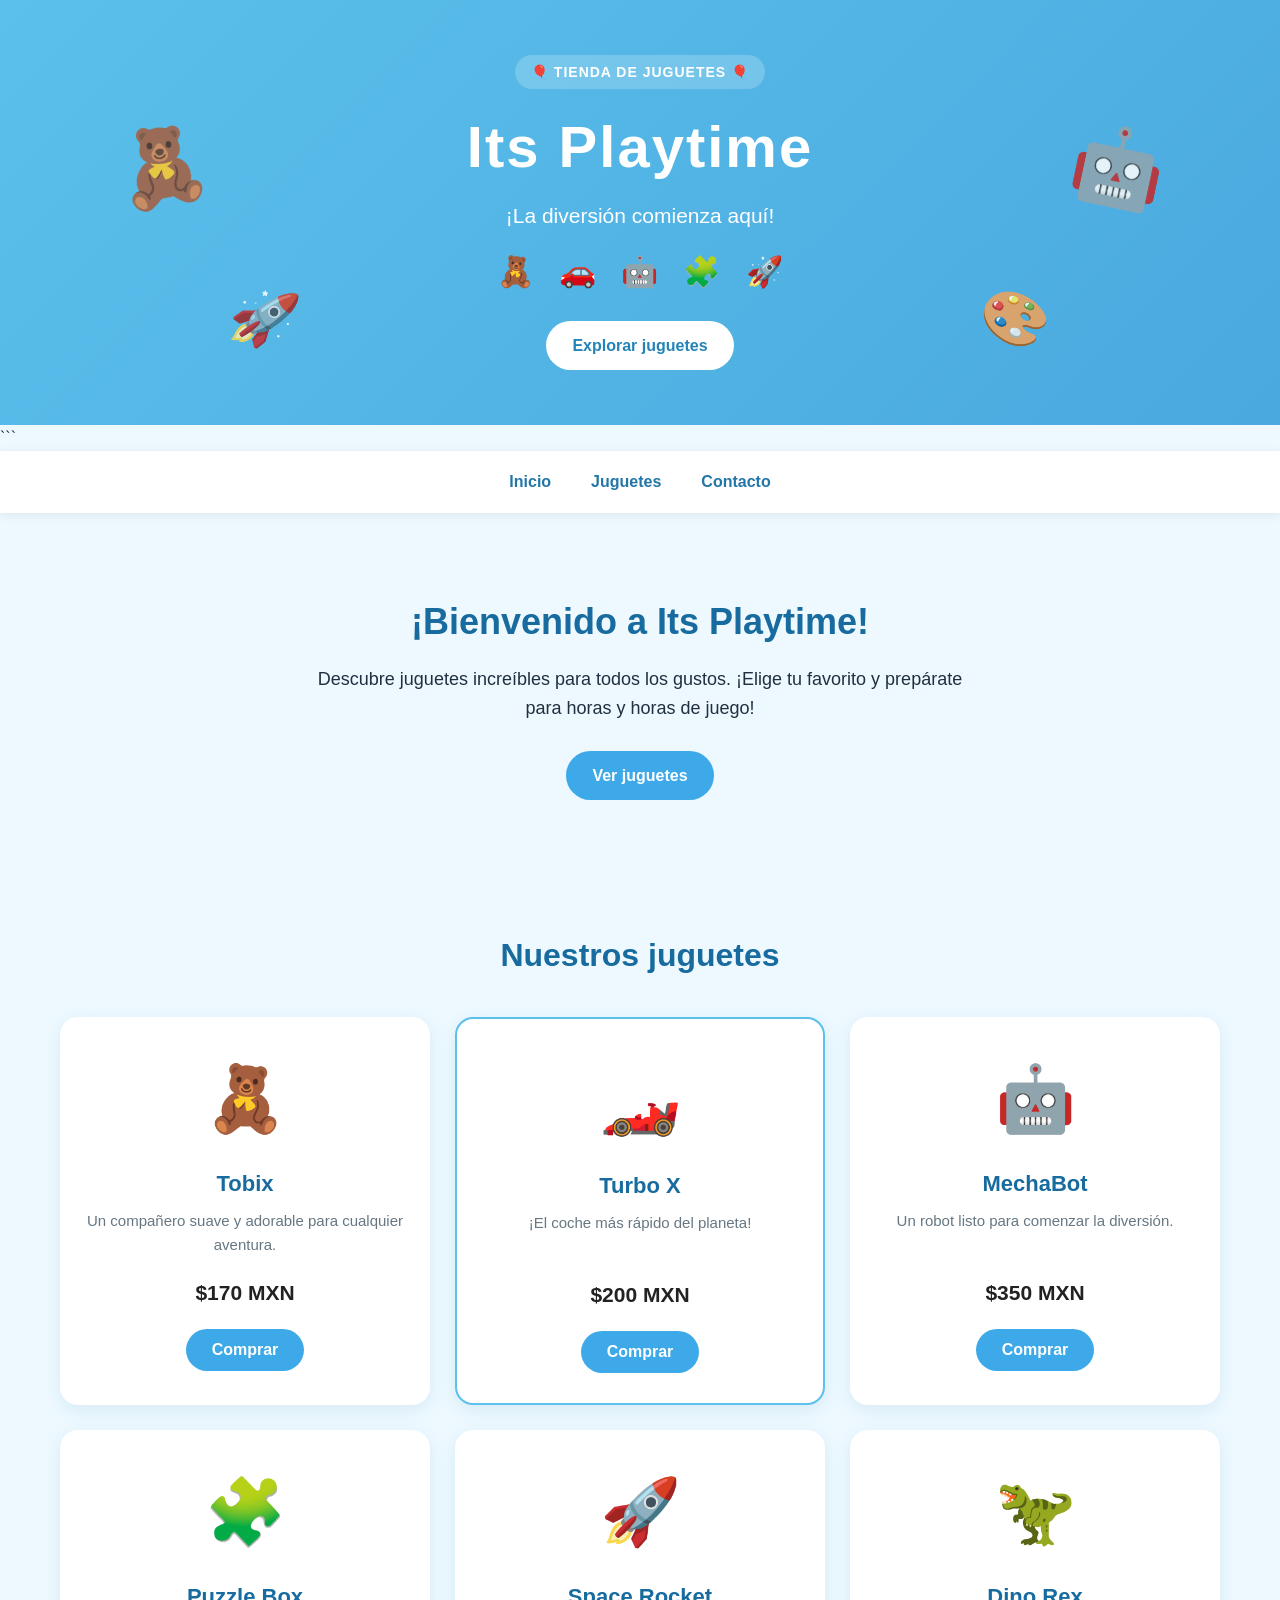
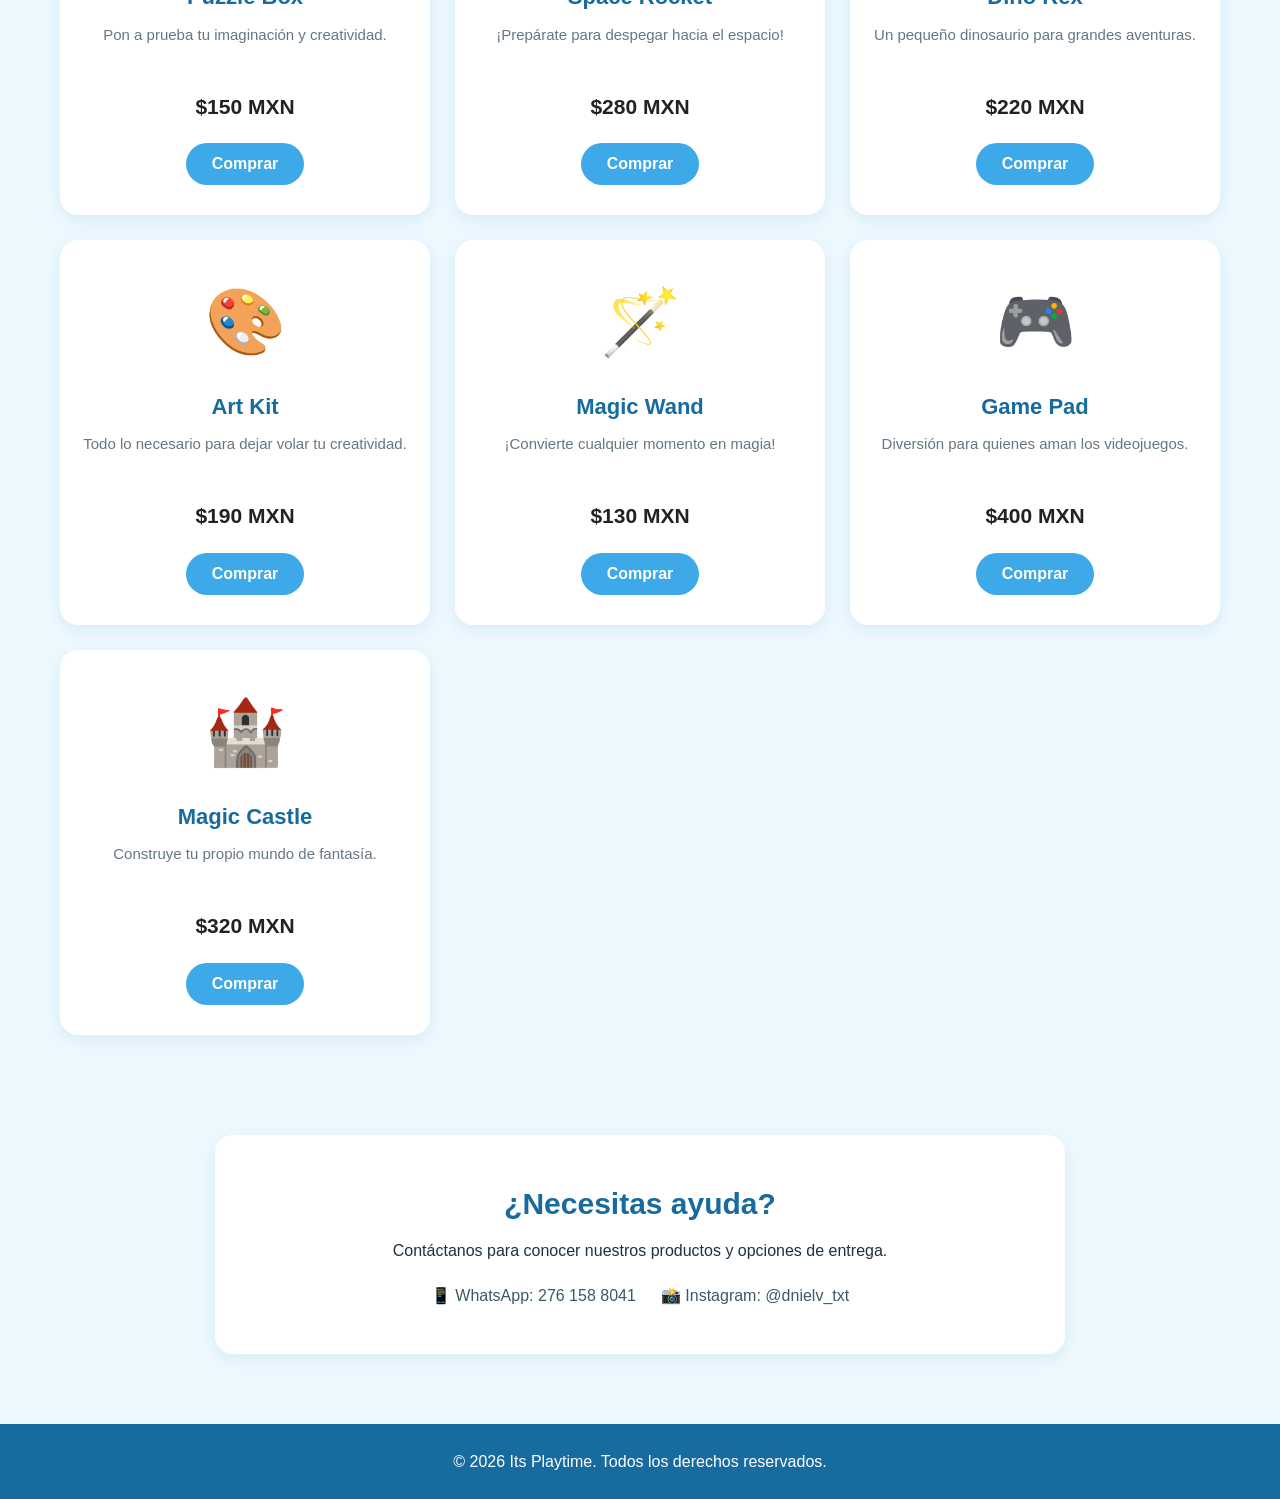
==== index.html @ 9891e993 "Rename idex.html to index.html" ====
<!DOCTYPE Its playtime>
<html lang="es">
<head>
    <meta charset="UTF-8">
    <meta name="viewport" content="width=device-width, initial-scale=1.0">
    <meta name="description" content="Its Playtime - Tu tienda de juguetes favorita.">
    <title>Its Playtime</title>
    <link rel="stylesheet" href="style.css">
</head>

<body>

    <!-- Encabezado -->
<header class="encabezado">

    <div class="decoracion izquierda">🧸</div>
    <div class="decoracion izquierda-2">🚀</div>

    <div class="contenido-encabezado">
        <span class="etiqueta">🎈 TIENDA DE JUGUETES 🎈</span>

        <h1>Its Playtime</h1>

        <p>¡La diversión comienza aquí!</p>

        <div class="mini-juguetes">
            🧸 &nbsp; 🚗 &nbsp; 🤖 &nbsp; 🧩 &nbsp; 🚀
        </div>

        <a class="boton boton-encabezado" href="#juguetes">
            Explorar juguetes
        </a>
    </div>

    <div class="decoracion derecha">🤖</div>
    <div class="decoracion derecha-2">🎨</div>

</header>
```


    <!-- Menú -->
    <nav class="navegacion">
        <a href="#inicio">Inicio</a>
        <a href="#juguetes">Juguetes</a>
        <a href="#contacto">Contacto</a>
    </nav>

    <main>

        <!-- Bienvenida -->
        <section id="inicio" class="bienvenida">
            <h2>¡Bienvenido a Its Playtime!</h2>
            <p>
                Descubre juguetes increíbles para todos los gustos.
                ¡Elige tu favorito y prepárate para horas y horas de juego!
            </p>

            <a class="boton" href="#juguetes">Ver juguetes</a>
        </section>

        <!-- Productos -->
        <section id="juguetes" class="seccion-juguetes">
            <h2>Nuestros juguetes</h2>

            <div class="productos">

                <article class="producto">
                    <div class="emoji">🧸</div>
                    <h3>Tobix</h3>
                    <p class="descripcion">Un compañero suave y adorable para cualquier aventura.</p>
                    <p class="precio">$170 MXN</p>
                    <button type="button">Comprar</button>
                </article>

                <article class="producto destacado">
                    <div class="emoji">🏎️</div>
                    <h3>Turbo X</h3>
                    <p class="descripcion">¡El coche más rápido del planeta!</p>
                    <p class="precio">$200 MXN</p>
                    <button type="button">Comprar</button>
                </article>

                <article class="producto">
                    <div class="emoji">🤖</div>
                    <h3>MechaBot</h3>
                    <p class="descripcion">Un robot listo para comenzar la diversión.</p>
                    <p class="precio">$350 MXN</p>
                    <button type="button">Comprar</button>
                </article>

                <article class="producto">
                    <div class="emoji">🧩</div>
                    <h3>Puzzle Box</h3>
                    <p class="descripcion">Pon a prueba tu imaginación y creatividad.</p>
                    <p class="precio">$150 MXN</p>
                    <button type="button">Comprar</button>
                </article>

                <article class="producto">
                    <div class="emoji">🚀</div>
                    <h3>Space Rocket</h3>
                    <p class="descripcion">¡Prepárate para despegar hacia el espacio!</p>
                    <p class="precio">$280 MXN</p>
                    <button type="button">Comprar</button>
                </article>

                <article class="producto">
                    <div class="emoji">🦖</div>
                    <h3>Dino Rex</h3>
                    <p class="descripcion">Un pequeño dinosaurio para grandes aventuras.</p>
                    <p class="precio">$220 MXN</p>
                    <button type="button">Comprar</button>
                </article>

                <article class="producto">
                    <div class="emoji">🎨</div>
                    <h3>Art Kit</h3>
                    <p class="descripcion">Todo lo necesario para dejar volar tu creatividad.</p>
                    <p class="precio">$190 MXN</p>
                    <button type="button">Comprar</button>
                </article>

                <article class="producto">
                    <div class="emoji">🪄</div>
                    <h3>Magic Wand</h3>
                    <p class="descripcion">¡Convierte cualquier momento en magia!</p>
                    <p class="precio">$130 MXN</p>
                    <button type="button">Comprar</button>
                </article>

                <article class="producto">
                    <div class="emoji">🎮</div>
                    <h3>Game Pad</h3>
                    <p class="descripcion">Diversión para quienes aman los videojuegos.</p>
                    <p class="precio">$400 MXN</p>
                    <button type="button">Comprar</button>
                </article>

                <article class="producto">
                    <div class="emoji">🏰</div>
                    <h3>Magic Castle</h3>
                    <p class="descripcion">Construye tu propio mundo de fantasía.</p>
                    <p class="precio">$320 MXN</p>
                    <button type="button">Comprar</button>
                </article>

            </div>
        </section>

        <!-- Contacto -->
        <section id="contacto" class="contacto">
            <h2>¿Necesitas ayuda?</h2>
            <p>Contáctanos para conocer nuestros productos y opciones de entrega.</p>

            <div class="datos-contacto">
                <p>📱 WhatsApp: 276 158 8041</p>
                <p>📸 Instagram: @dnielv_txt</p>
            </div>
        </section>

    </main>

    <!-- Pie de página -->
    <footer class="pie">
        <p>&copy; 2026 Its Playtime. Todos los derechos reservados.</p>
    </footer>

</body>
</html>
---- style.css ----
* {
    margin: 0;
    padding: 0;
    box-sizing: border-box;
}

html {
    scroll-behavior: smooth;
}

body {
    font-family: Arial, Helvetica, sans-serif;
    background-color: #eef9ff;
    color: #203040;
    line-height: 1.6;
}

/* Encabezado */
.encabezado {
    text-align: center;
    padding: 55px 20px;
    background: linear-gradient(135deg, #5bc0eb, #4aa9df);
    color: white;
}

.encabezado h1 {
    font-size: 48px;
    margin-bottom: 8px;
    letter-spacing: 1px;
}

.encabezado p {
    font-size: 19px;
}

/* Navegación */
.navegacion {
    display: flex;
    justify-content: center;
    align-items: center;
    gap: 40px;
    padding: 18px 20px;
    background-color: white;
    box-shadow: 0 2px 10px rgba(0, 0, 0, 0.08);
    position: sticky;
    top: 0;
    z-index: 10;
}

.navegacion a {
    text-decoration: none;
    color: #2376a8;
    font-weight: bold;
    transition: color 0.2s ease;
}

.navegacion a:hover {
    color: #155579;
}

/* Bienvenida */
.bienvenida {
    max-width: 1000px;
    margin: auto;
    padding: 80px 20px;
    text-align: center;
}

.bienvenida h2 {
    font-size: 36px;
    color: #176b9e;
    margin-bottom: 15px;
}

.bienvenida p {
    max-width: 650px;
    margin: 0 auto 28px;
    font-size: 18px;
}

/* Botones */
.boton,
button {
    display: inline-block;
    border: none;
    padding: 12px 26px;
    border-radius: 25px;
    background-color: #3da9e9;
    color: white;
    font-size: 16px;
    font-family: inherit;
    font-weight: bold;
    text-decoration: none;
    cursor: pointer;
    transition: 0.2s ease;
}

.boton:hover,
button:hover {
    background-color: #258bc8;
    transform: translateY(-2px);
}

/* Productos */
.seccion-juguetes {
    max-width: 1200px;
    margin: auto;
    padding: 50px 20px 80px;
    text-align: center;
}

.seccion-juguetes h2 {
    font-size: 32px;
    color: #176b9e;
    margin-bottom: 35px;
}

.productos {
    display: grid;
    grid-template-columns: repeat(3, 1fr);
    gap: 25px;
}

/* Tarjetas */
.producto {
    padding: 30px 22px;
    background-color: white;
    border-radius: 18px;
    box-shadow: 0 5px 18px rgba(42, 129, 174, 0.12);
    transition: transform 0.2s ease, box-shadow 0.2s ease;
}

.producto:hover {
    transform: translateY(-6px);
    box-shadow: 0 10px 25px rgba(42, 129, 174, 0.2);
}

.producto.destacado {
    border: 2px solid #5bc0eb;
}

.emoji {
    font-size: 65px;
    margin-bottom: 15px;
}

.producto h3 {
    color: #176b9e;
    font-size: 22px;
    margin-bottom: 8px;
}

.descripcion {
    min-height: 52px;
    color: #667782;
    font-size: 15px;
    margin-bottom: 15px;
}

.precio {
    color: #222;
    font-size: 21px;
    font-weight: bold;
    margin-bottom: 20px;
}

/* Contacto */
.contacto {
    max-width: 850px;
    margin: 20px auto 70px;
    padding: 45px 25px;
    background-color: white;
    border-radius: 18px;
    text-align: center;
    box-shadow: 0 5px 18px rgba(42, 129, 174, 0.12);
}

.contacto h2 {
    color: #176b9e;
    font-size: 30px;
    margin-bottom: 10px;
}

.contacto > p {
    margin-bottom: 20px;
}

.datos-contacto {
    display: flex;
    justify-content: center;
    gap: 25px;
    flex-wrap: wrap;
    color: #3c5968;
}

/* Pie de página */
.pie {
    padding: 25px 20px;
    background-color: #176b9e;
    color: white;
    text-align: center;
}

/* Diseño para celulares */
@media (max-width: 850px) {
    .productos {
        grid-template-columns: repeat(2, 1fr);
    }
}

@media (max-width: 600px) {
    .encabezado h1 {
        font-size: 36px;
    }

    .navegacion {
        gap: 20px;
    }

    .productos {
        grid-template-columns: 1fr;
    }

    .bienvenida h2 {
        font-size: 28px;
    }

    .datos-contacto {
        flex-direction: column;
        gap: 8px;
    }
}

/* Encabezado decorado */
.encabezado {
    position: relative;
    overflow: hidden;
    min-height: 390px;
    display: flex;
    justify-content: center;
    align-items: center;
}

.contenido-encabezado {
    position: relative;
    z-index: 2;
    text-align: center;
}

.etiqueta {
    display: inline-block;
    margin-bottom: 12px;
    padding: 6px 16px;
    border-radius: 20px;
    background-color: rgba(255, 255, 255, 0.2);
    font-size: 14px;
    font-weight: bold;
    letter-spacing: 1px;
}

.contenido-encabezado h1 {
    font-size: 58px;
    margin-bottom: 5px;
    letter-spacing: 2px;
}

.contenido-encabezado p {
    font-size: 21px;
    margin-bottom: 15px;
}

.mini-juguetes {
    font-size: 30px;
    margin-bottom: 25px;
}

.boton-encabezado {
    background-color: white;
    color: #2384b8;
}

.boton-encabezado:hover {
    background-color: #e8f8ff;
    color: #176b9e;
}

/* Juguetes decorativos */
.decoracion {
    position: absolute;
    z-index: 1;
    font-size: 75px;
    opacity: 0.85;
    animation: flotar 3s ease-in-out infinite;
}

.izquierda {
    left: 9%;
    top: 25%;
    transform: rotate(-12deg);
}

.izquierda-2 {
    left: 18%;
    bottom: 15%;
    font-size: 55px;
    transform: rotate(10deg);
    animation-delay: 0.5s;
}

.derecha {
    right: 9%;
    top: 25%;
    transform: rotate(12deg);
    animation-delay: 1s;
}

.derecha-2 {
    right: 18%;
    bottom: 15%;
    font-size: 55px;
    transform: rotate(-10deg);
    animation-delay: 1.5s;
}

/* Animación */
@keyframes flotar {
    0%, 100% {
        transform: translateY(0) rotate(-8deg);
    }

    50% {
        transform: translateY(-10px) rotate(8deg);
    }
}

/* Ajustes para celular */
@media (max-width: 600px) {

    .encabezado {
        min-height: 420px;
    }

    .contenido-encabezado h1 {
        font-size: 42px;
    }

    .contenido-encabezado p {
        font-size: 18px;
    }

    .decoracion {
        font-size: 45px;
    }

    .izquierda {
        left: 4%;
        top: 15%;
    }

    .izquierda-2 {
        left: 8%;
        bottom: 8%;
    }

    .derecha {
        right: 4%;
        top: 15%;
    }

    .derecha-2 {
        right: 8%;
        bottom: 8%;
    }
}
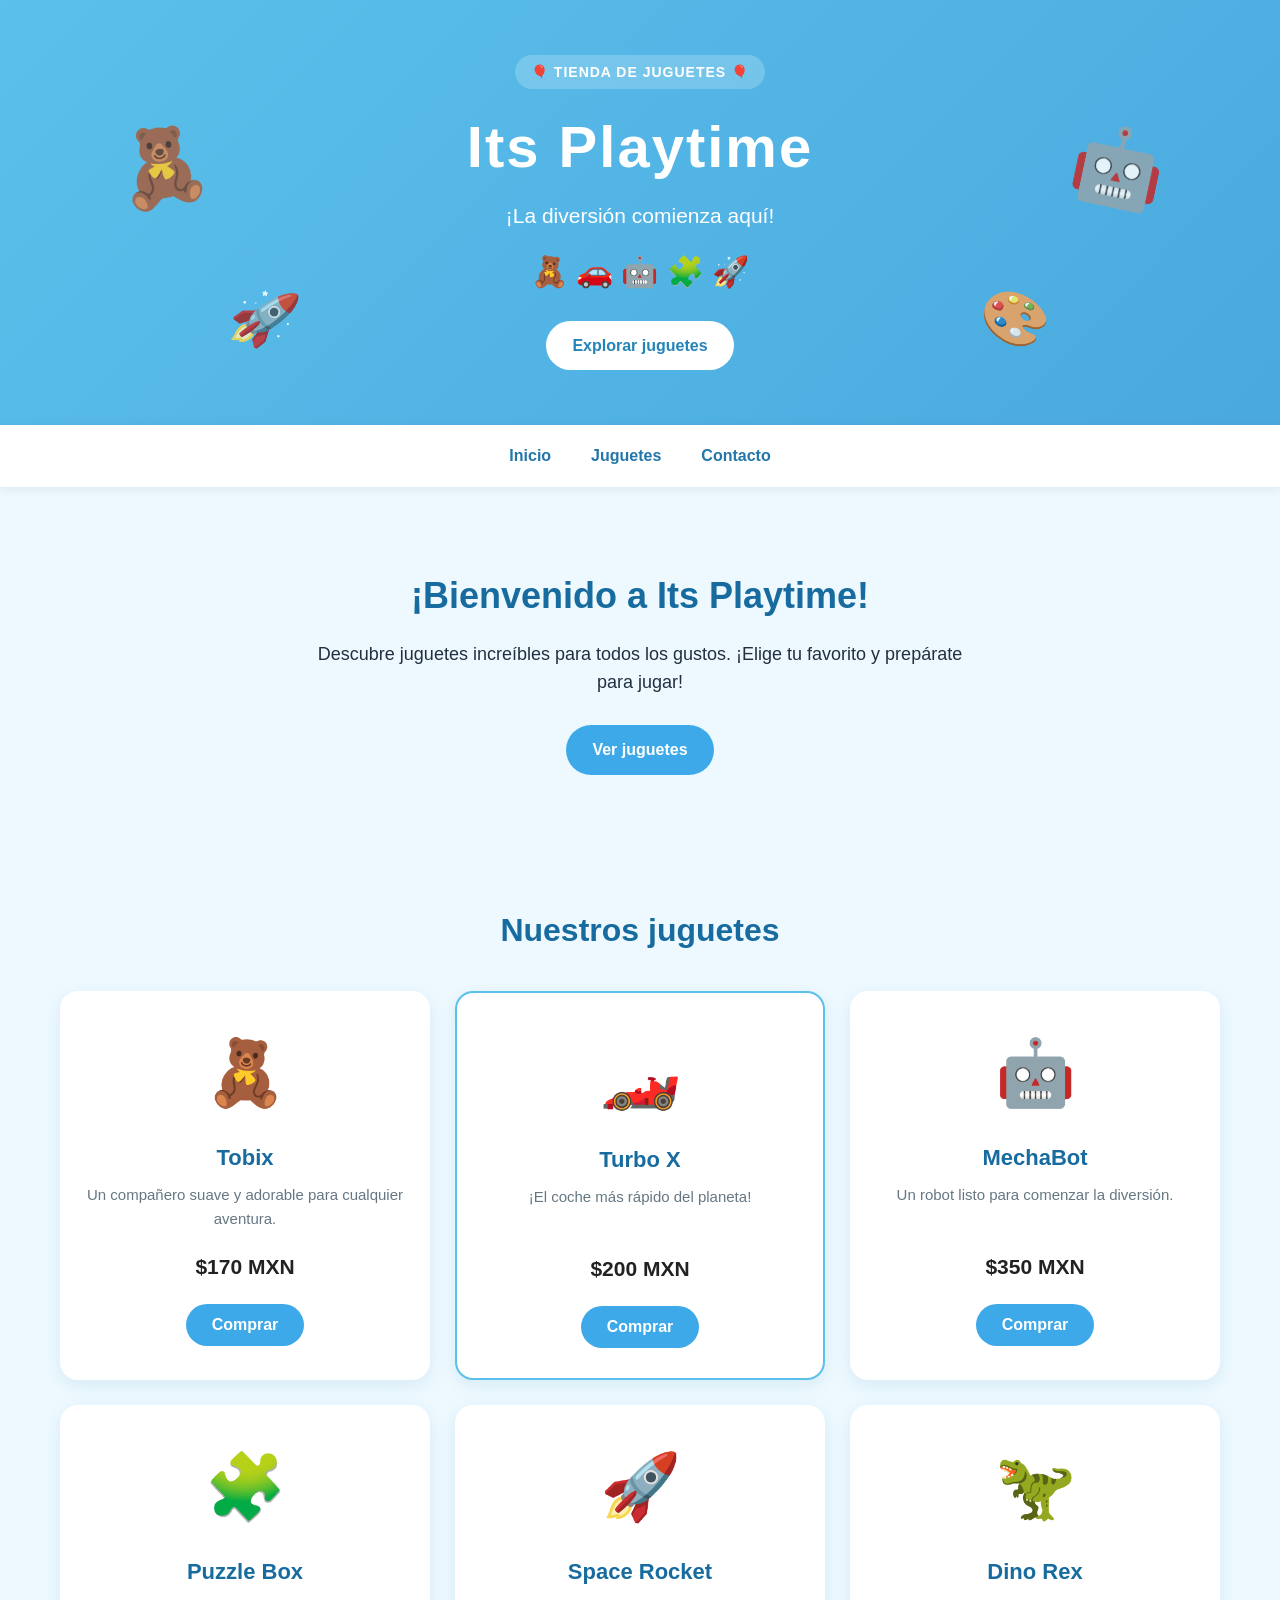
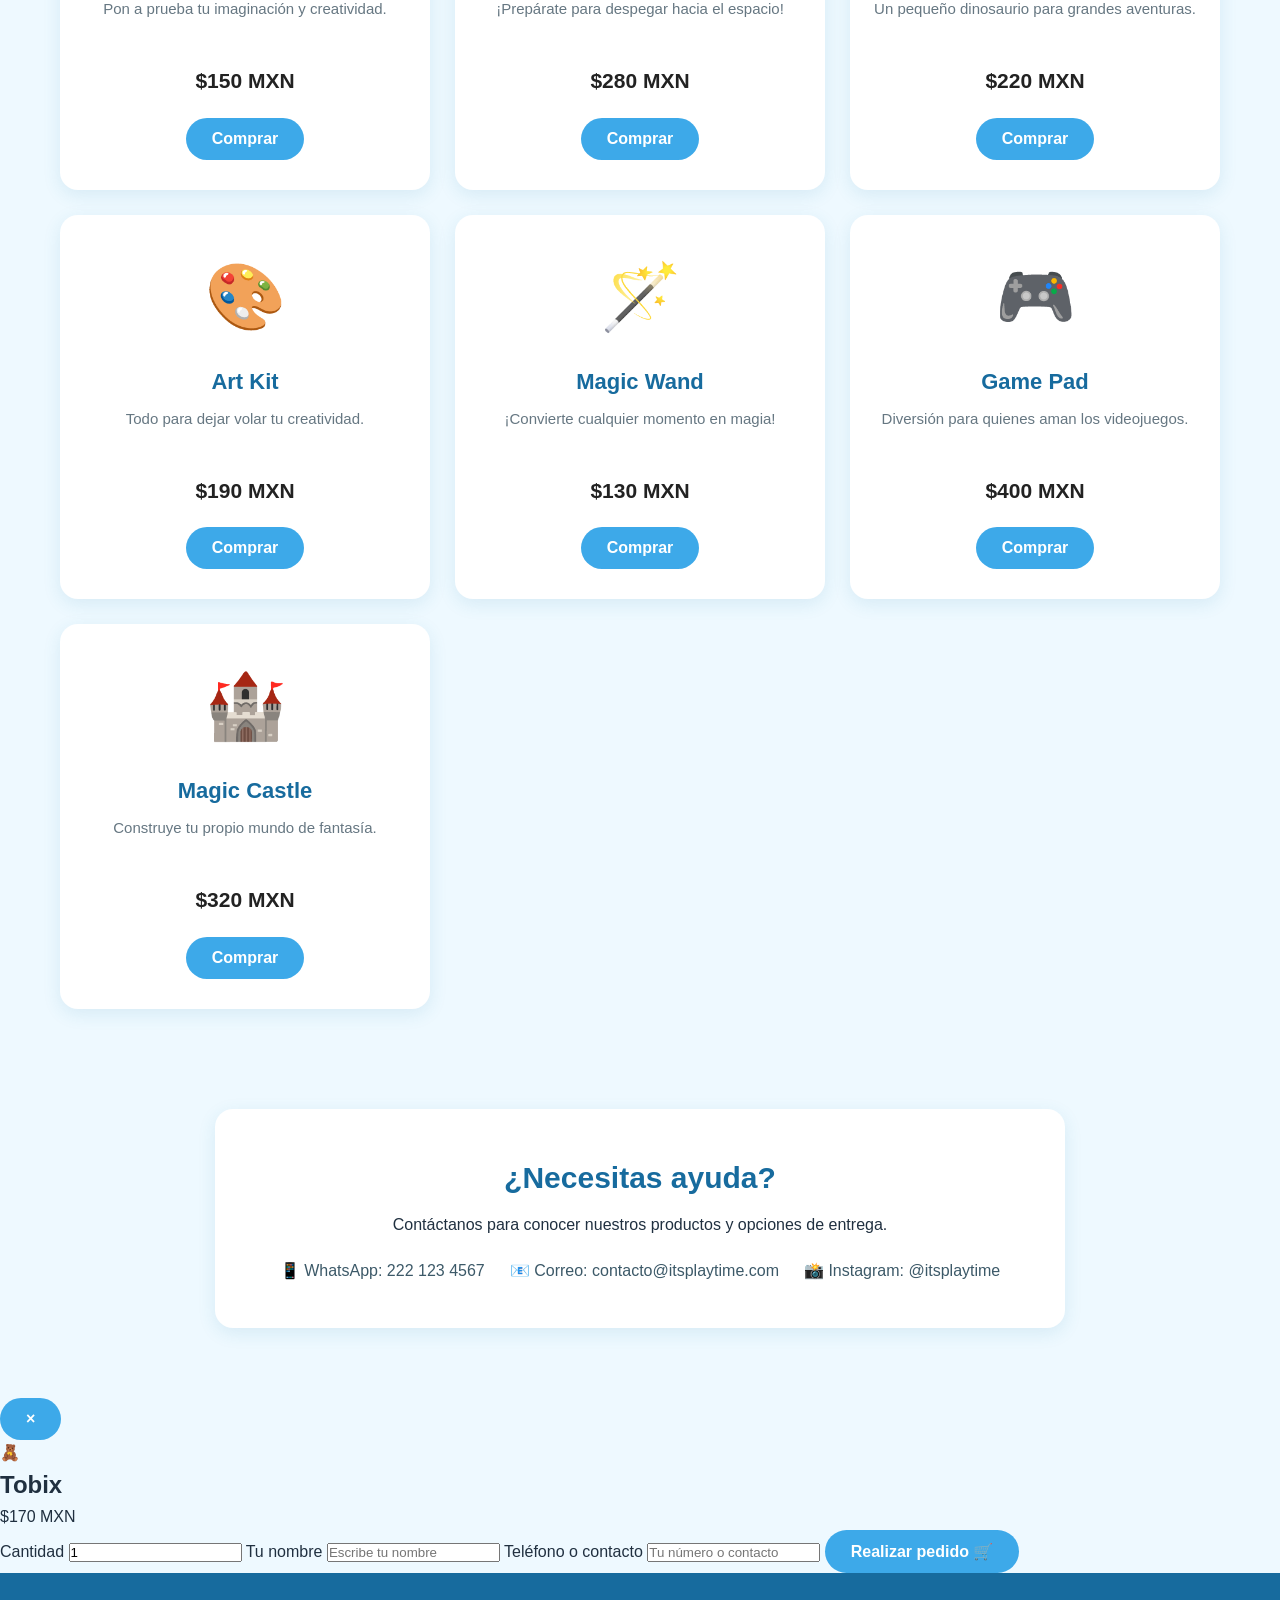
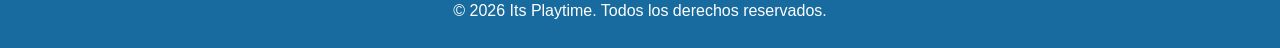
==== commit c7e17160: "Update index.html" ====
--- a/index.html
+++ b/index.html
@@ -1,4 +1,4 @@
-<!DOCTYPE Its playtime>
+<!DOCTYPE html>
 <html lang="es">
 <head>
     <meta charset="UTF-8">
@@ -10,161 +10,428 @@
 
 <body>
 
-    <!-- Encabezado -->
-<header class="encabezado">
-
-    <div class="decoracion izquierda">🧸</div>
-    <div class="decoracion izquierda-2">🚀</div>
-
-    <div class="contenido-encabezado">
-        <span class="etiqueta">🎈 TIENDA DE JUGUETES 🎈</span>
-
-        <h1>Its Playtime</h1>
-
-        <p>¡La diversión comienza aquí!</p>
-
-        <div class="mini-juguetes">
-            🧸 &nbsp; 🚗 &nbsp; 🤖 &nbsp; 🧩 &nbsp; 🚀
+    <!-- ENCABEZADO -->
+    <header class="encabezado">
+
+        <div class="decoracion izquierda">🧸</div>
+        <div class="decoracion izquierda-2">🚀</div>
+
+        <div class="contenido-encabezado">
+            <span class="etiqueta">🎈 TIENDA DE JUGUETES 🎈</span>
+
+            <h1>Its Playtime</h1>
+
+            <p>¡La diversión comienza aquí!</p>
+
+            <div class="mini-juguetes">
+                🧸 🚗 🤖 🧩 🚀
+            </div>
+
+            <a class="boton boton-encabezado" href="#juguetes">
+                Explorar juguetes
+            </a>
         </div>
 
-        <a class="boton boton-encabezado" href="#juguetes">
-            Explorar juguetes
-        </a>
-    </div>
-
-    <div class="decoracion derecha">🤖</div>
-    <div class="decoracion derecha-2">🎨</div>
-
-</header>
-```
-
-
-    <!-- Menú -->
+        <div class="decoracion derecha">🤖</div>
+        <div class="decoracion derecha-2">🎨</div>
+
+    </header>
+
+
+    <!-- MENÚ -->
     <nav class="navegacion">
         <a href="#inicio">Inicio</a>
         <a href="#juguetes">Juguetes</a>
         <a href="#contacto">Contacto</a>
     </nav>
 
+
     <main>
 
-        <!-- Bienvenida -->
+        <!-- BIENVENIDA -->
         <section id="inicio" class="bienvenida">
             <h2>¡Bienvenido a Its Playtime!</h2>
+
             <p>
                 Descubre juguetes increíbles para todos los gustos.
-                ¡Elige tu favorito y prepárate para horas y horas de juego!
+                ¡Elige tu favorito y prepárate para jugar!
             </p>
 
-            <a class="boton" href="#juguetes">Ver juguetes</a>
+            <a class="boton" href="#juguetes">
+                Ver juguetes
+            </a>
         </section>
 
-        <!-- Productos -->
+
+        <!-- PRODUCTOS -->
         <section id="juguetes" class="seccion-juguetes">
+
             <h2>Nuestros juguetes</h2>
 
             <div class="productos">
 
-                <article class="producto">
+                <article class="producto"
+                    onclick="abrirCompra('Tobix', 170, '🧸')">
+
                     <div class="emoji">🧸</div>
                     <h3>Tobix</h3>
-                    <p class="descripcion">Un compañero suave y adorable para cualquier aventura.</p>
+
+                    <p class="descripcion">
+                        Un compañero suave y adorable para cualquier aventura.
+                    </p>
+
                     <p class="precio">$170 MXN</p>
-                    <button type="button">Comprar</button>
-                </article>
-
-                <article class="producto destacado">
+
+                    <button type="button">
+                        Comprar
+                    </button>
+
+                </article>
+
+
+                <article class="producto destacado"
+                    onclick="abrirCompra('Turbo X', 200, '🏎️')">
+
                     <div class="emoji">🏎️</div>
                     <h3>Turbo X</h3>
-                    <p class="descripcion">¡El coche más rápido del planeta!</p>
+
+                    <p class="descripcion">
+                        ¡El coche más rápido del planeta!
+                    </p>
+
                     <p class="precio">$200 MXN</p>
-                    <button type="button">Comprar</button>
-                </article>
-
-                <article class="producto">
+
+                    <button type="button">
+                        Comprar
+                    </button>
+
+                </article>
+
+
+                <article class="producto"
+                    onclick="abrirCompra('MechaBot', 350, '🤖')">
+
                     <div class="emoji">🤖</div>
                     <h3>MechaBot</h3>
-                    <p class="descripcion">Un robot listo para comenzar la diversión.</p>
+
+                    <p class="descripcion">
+                        Un robot listo para comenzar la diversión.
+                    </p>
+
                     <p class="precio">$350 MXN</p>
-                    <button type="button">Comprar</button>
-                </article>
-
-                <article class="producto">
+
+                    <button type="button">
+                        Comprar
+                    </button>
+
+                </article>
+
+
+                <article class="producto"
+                    onclick="abrirCompra('Puzzle Box', 150, '🧩')">
+
                     <div class="emoji">🧩</div>
                     <h3>Puzzle Box</h3>
-                    <p class="descripcion">Pon a prueba tu imaginación y creatividad.</p>
+
+                    <p class="descripcion">
+                        Pon a prueba tu imaginación y creatividad.
+                    </p>
+
                     <p class="precio">$150 MXN</p>
-                    <button type="button">Comprar</button>
-                </article>
-
-                <article class="producto">
+
+                    <button type="button">
+                        Comprar
+                    </button>
+
+                </article>
+
+
+                <article class="producto"
+                    onclick="abrirCompra('Space Rocket', 280, '🚀')">
+
                     <div class="emoji">🚀</div>
                     <h3>Space Rocket</h3>
-                    <p class="descripcion">¡Prepárate para despegar hacia el espacio!</p>
+
+                    <p class="descripcion">
+                        ¡Prepárate para despegar hacia el espacio!
+                    </p>
+
                     <p class="precio">$280 MXN</p>
-                    <button type="button">Comprar</button>
-                </article>
-
-                <article class="producto">
+
+                    <button type="button">
+                        Comprar
+                    </button>
+
+                </article>
+
+
+                <article class="producto"
+                    onclick="abrirCompra('Dino Rex', 220, '🦖')">
+
                     <div class="emoji">🦖</div>
                     <h3>Dino Rex</h3>
-                    <p class="descripcion">Un pequeño dinosaurio para grandes aventuras.</p>
+
+                    <p class="descripcion">
+                        Un pequeño dinosaurio para grandes aventuras.
+                    </p>
+
                     <p class="precio">$220 MXN</p>
-                    <button type="button">Comprar</button>
-                </article>
-
-                <article class="producto">
+
+                    <button type="button">
+                        Comprar
+                    </button>
+
+                </article>
+
+
+                <article class="producto"
+                    onclick="abrirCompra('Art Kit', 190, '🎨')">
+
                     <div class="emoji">🎨</div>
                     <h3>Art Kit</h3>
-                    <p class="descripcion">Todo lo necesario para dejar volar tu creatividad.</p>
+
+                    <p class="descripcion">
+                        Todo para dejar volar tu creatividad.
+                    </p>
+
                     <p class="precio">$190 MXN</p>
-                    <button type="button">Comprar</button>
-                </article>
-
-                <article class="producto">
+
+                    <button type="button">
+                        Comprar
+                    </button>
+
+                </article>
+
+
+                <article class="producto"
+                    onclick="abrirCompra('Magic Wand', 130, '🪄')">
+
                     <div class="emoji">🪄</div>
                     <h3>Magic Wand</h3>
-                    <p class="descripcion">¡Convierte cualquier momento en magia!</p>
+
+                    <p class="descripcion">
+                        ¡Convierte cualquier momento en magia!
+                    </p>
+
                     <p class="precio">$130 MXN</p>
-                    <button type="button">Comprar</button>
-                </article>
-
-                <article class="producto">
+
+                    <button type="button">
+                        Comprar
+                    </button>
+
+                </article>
+
+
+                <article class="producto"
+                    onclick="abrirCompra('Game Pad', 400, '🎮')">
+
                     <div class="emoji">🎮</div>
                     <h3>Game Pad</h3>
-                    <p class="descripcion">Diversión para quienes aman los videojuegos.</p>
+
+                    <p class="descripcion">
+                        Diversión para quienes aman los videojuegos.
+                    </p>
+
                     <p class="precio">$400 MXN</p>
-                    <button type="button">Comprar</button>
-                </article>
-
-                <article class="producto">
+
+                    <button type="button">
+                        Comprar
+                    </button>
+
+                </article>
+
+
+                <article class="producto"
+                    onclick="abrirCompra('Magic Castle', 320, '🏰')">
+
                     <div class="emoji">🏰</div>
                     <h3>Magic Castle</h3>
-                    <p class="descripcion">Construye tu propio mundo de fantasía.</p>
+
+                    <p class="descripcion">
+                        Construye tu propio mundo de fantasía.
+                    </p>
+
                     <p class="precio">$320 MXN</p>
-                    <button type="button">Comprar</button>
+
+                    <button type="button">
+                        Comprar
+                    </button>
+
                 </article>
 
             </div>
         </section>
 
-        <!-- Contacto -->
+
+        <!-- CONTACTO -->
         <section id="contacto" class="contacto">
+
             <h2>¿Necesitas ayuda?</h2>
-            <p>Contáctanos para conocer nuestros productos y opciones de entrega.</p>
+
+            <p>
+                Contáctanos para conocer nuestros productos
+                y opciones de entrega.
+            </p>
 
             <div class="datos-contacto">
-                <p>📱 WhatsApp: 276 158 8041</p>
-                <p>📸 Instagram: @dnielv_txt</p>
+                <p>📱 WhatsApp: 222 123 4567</p>
+                <p>📧 Correo: contacto@itsplaytime.com</p>
+                <p>📸 Instagram: @itsplaytime</p>
             </div>
+
         </section>
 
     </main>
 
-    <!-- Pie de página -->
+
+    <!-- VENTANA DE COMPRA -->
+    <div id="ventanaCompra" class="modal">
+
+        <div class="ventana">
+
+            <button class="cerrar" onclick="cerrarCompra()">
+                ×
+            </button>
+
+            <div id="productoEmoji" class="emoji-modal">
+                🧸
+            </div>
+
+            <h2 id="productoNombre">
+                Tobix
+            </h2>
+
+            <p id="productoPrecio" class="precio-modal">
+                $170 MXN
+            </p>
+
+            <form onsubmit="realizarPedido(event)">
+
+                <label for="cantidad">
+                    Cantidad
+                </label>
+
+                <input
+                    type="number"
+                    id="cantidad"
+                    min="1"
+                    value="1"
+                    required
+                >
+
+                <label for="nombre">
+                    Tu nombre
+                </label>
+
+                <input
+                    type="text"
+                    id="nombre"
+                    placeholder="Escribe tu nombre"
+                    required
+                >
+
+                <label for="contactoCliente">
+                    Teléfono o contacto
+                </label>
+
+                <input
+                    type="text"
+                    id="contactoCliente"
+                    placeholder="Tu número o contacto"
+                    required
+                >
+
+                <button class="boton-comprar" type="submit">
+                    Realizar pedido 🛒
+                </button>
+
+            </form>
+
+        </div>
+
+    </div>
+
+
+    <!-- PIE DE PÁGINA -->
     <footer class="pie">
-        <p>&copy; 2026 Its Playtime. Todos los derechos reservados.</p>
+        <p>
+            &copy; 2026 Its Playtime. Todos los derechos reservados.
+        </p>
     </footer>
+
+
+    <!-- JAVASCRIPT -->
+    <script>
+
+        let productoSeleccionado = "";
+        let precioSeleccionado = 0;
+
+        function abrirCompra(nombre, precio, emoji) {
+
+            productoSeleccionado = nombre;
+            precioSeleccionado = precio;
+
+            document.getElementById("productoNombre").textContent = nombre;
+
+            document.getElementById("productoPrecio").textContent =
+                "$" + precio + " MXN";
+
+            document.getElementById("productoEmoji").textContent = emoji;
+
+            document.getElementById("ventanaCompra").classList.add("mostrar");
+        }
+
+
+        function cerrarCompra() {
+
+            document.getElementById("ventanaCompra")
+                .classList.remove("mostrar");
+
+        }
+
+
+        function realizarPedido(event) {
+
+            event.preventDefault();
+
+            const cantidad =
+                document.getElementById("cantidad").value;
+
+            const nombre =
+                document.getElementById("nombre").value;
+
+            const contacto =
+                document.getElementById("contactoCliente").value;
+
+            const total =
+                precioSeleccionado * cantidad;
+
+            alert(
+                "¡Pedido realizado! 🎉\n\n" +
+                "Producto: " + productoSeleccionado + "\n" +
+                "Cantidad: " + cantidad + "\n" +
+                "Total: $" + total + " MXN\n\n" +
+                "Cliente: " + nombre + "\n" +
+                "Contacto: " + contacto
+            );
+
+            cerrarCompra();
+
+        }
+
+
+        window.onclick = function(event) {
+
+            const ventana =
+                document.getElementById("ventanaCompra");
+
+            if (event.target === ventana) {
+                cerrarCompra();
+            }
+
+        };
+
+    </script>
 
 </body>
 </html>
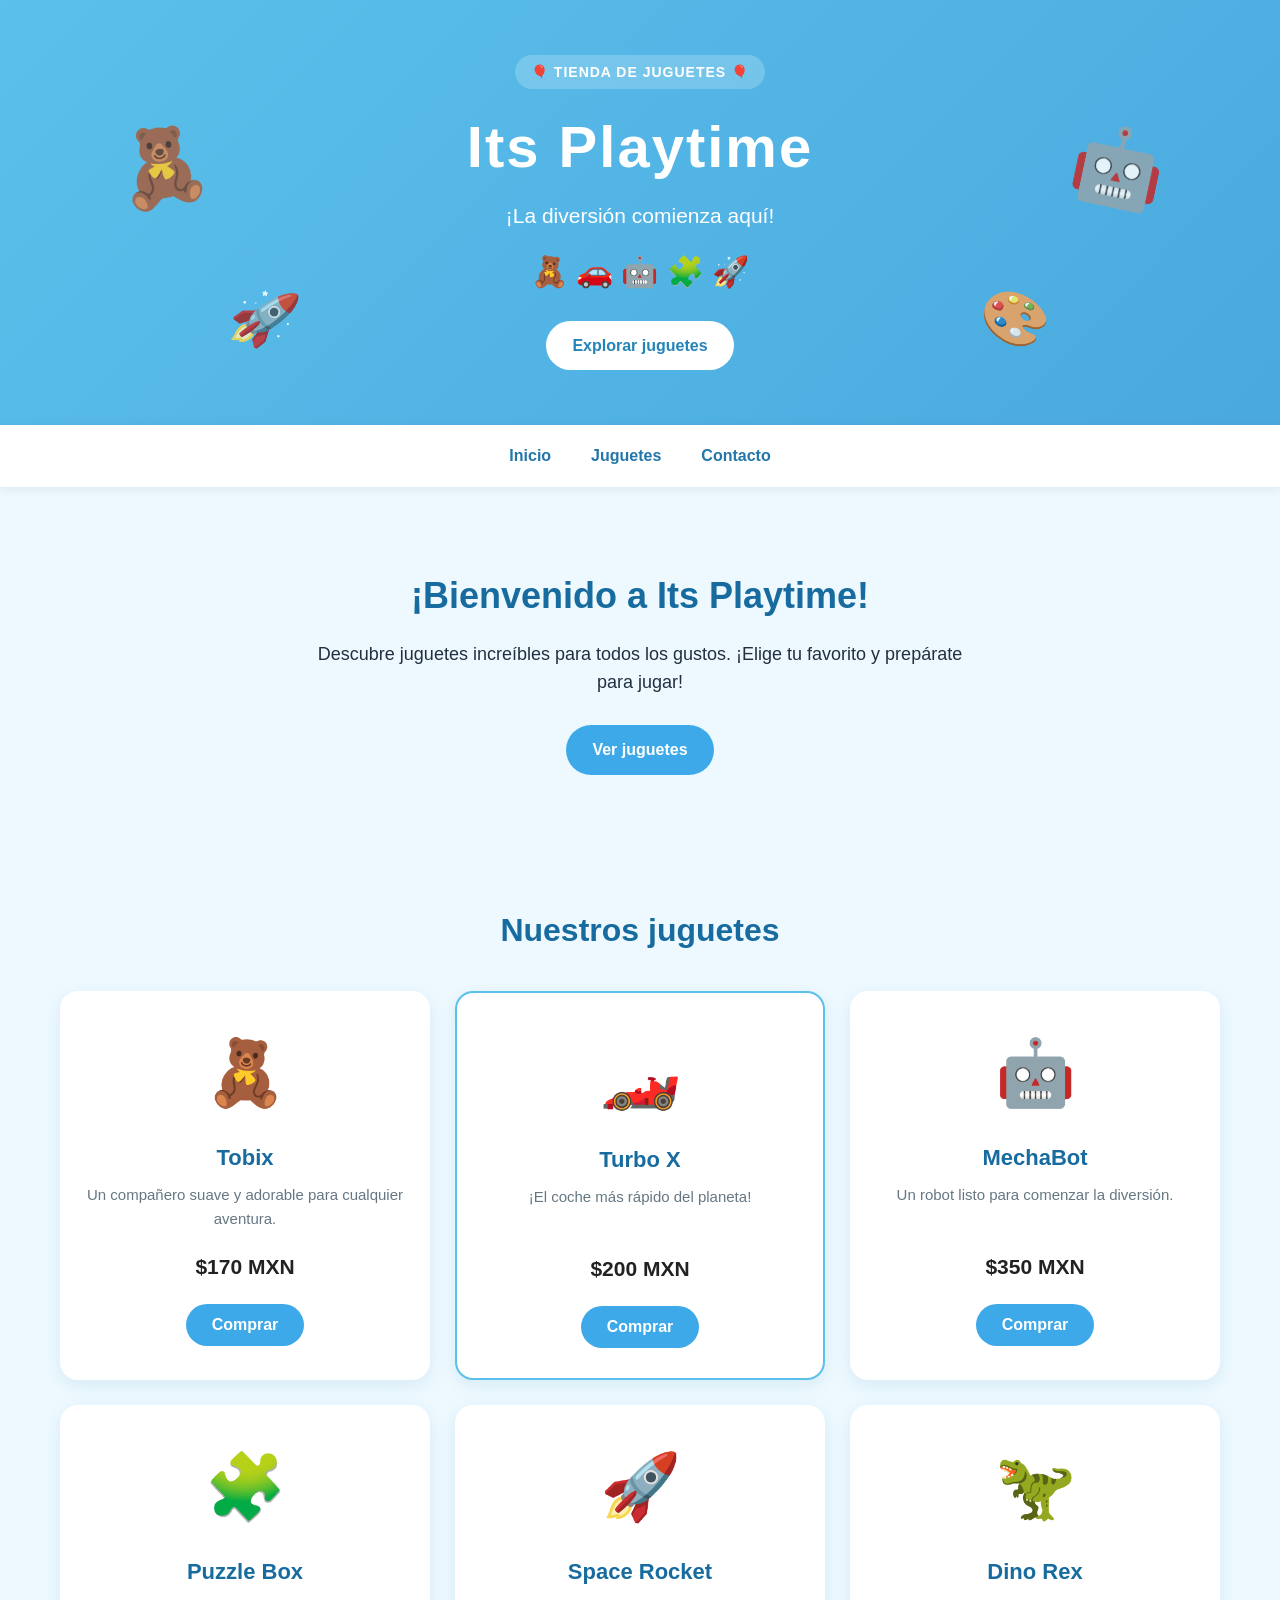
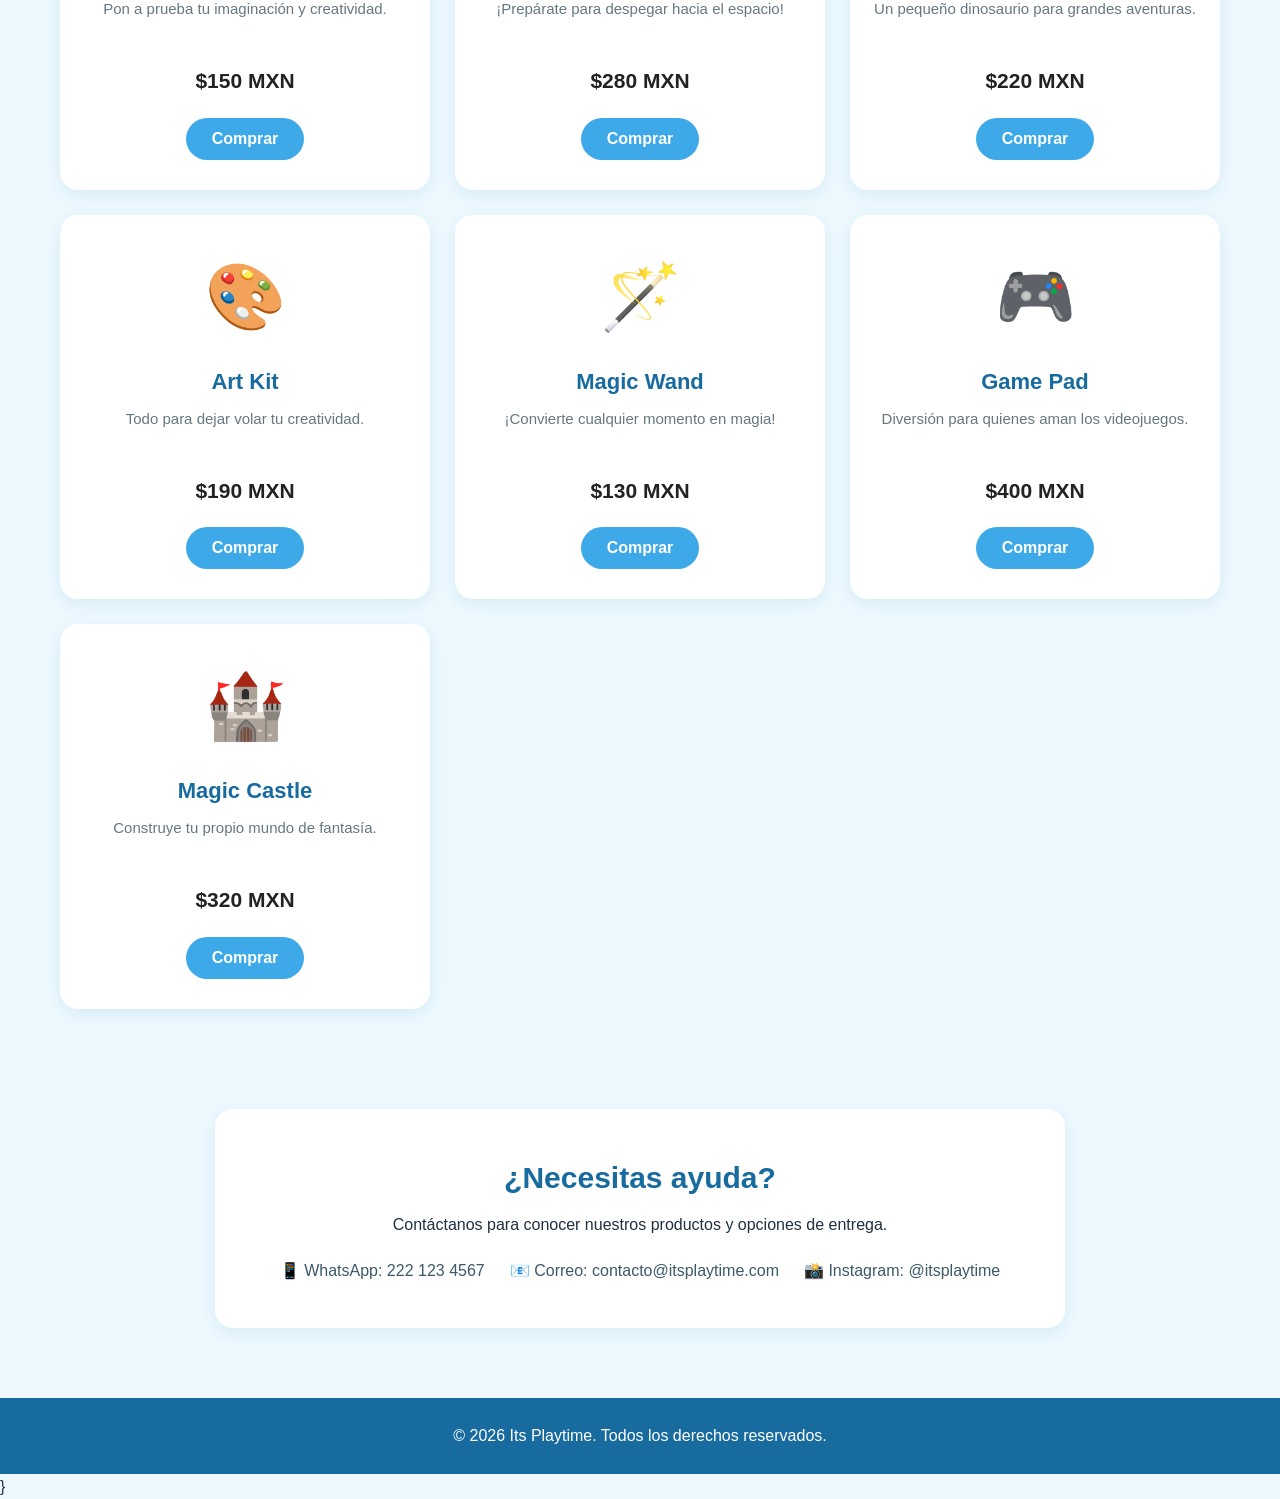
==== commit 98a99c94: "Update index.html" ====
--- a/index.html
+++ b/index.html
@@ -278,160 +278,11 @@
                 <p>📧 Correo: contacto@itsplaytime.com</p>
                 <p>📸 Instagram: @itsplaytime</p>
             </div>
-
         </section>
 
     </main>
-
-
-    <!-- VENTANA DE COMPRA -->
-    <div id="ventanaCompra" class="modal">
-
-        <div class="ventana">
-
-            <button class="cerrar" onclick="cerrarCompra()">
-                ×
-            </button>
-
-            <div id="productoEmoji" class="emoji-modal">
-                🧸
-            </div>
-
-            <h2 id="productoNombre">
-                Tobix
-            </h2>
-
-            <p id="productoPrecio" class="precio-modal">
-                $170 MXN
-            </p>
-
-            <form onsubmit="realizarPedido(event)">
-
-                <label for="cantidad">
-                    Cantidad
-                </label>
-
-                <input
-                    type="number"
-                    id="cantidad"
-                    min="1"
-                    value="1"
-                    required
-                >
-
-                <label for="nombre">
-                    Tu nombre
-                </label>
-
-                <input
-                    type="text"
-                    id="nombre"
-                    placeholder="Escribe tu nombre"
-                    required
-                >
-
-                <label for="contactoCliente">
-                    Teléfono o contacto
-                </label>
-
-                <input
-                    type="text"
-                    id="contactoCliente"
-                    placeholder="Tu número o contacto"
-                    required
-                >
-
-                <button class="boton-comprar" type="submit">
-                    Realizar pedido 🛒
-                </button>
-
-            </form>
-
-        </div>
-
-    </div>
-
-
-    <!-- PIE DE PÁGINA -->
+    <!-- Pie de página -->
     <footer class="pie">
-        <p>
-            &copy; 2026 Its Playtime. Todos los derechos reservados.
-        </p>
-    </footer>
-
-
-    <!-- JAVASCRIPT -->
-    <script>
-
-        let productoSeleccionado = "";
-        let precioSeleccionado = 0;
-
-        function abrirCompra(nombre, precio, emoji) {
-
-            productoSeleccionado = nombre;
-            precioSeleccionado = precio;
-
-            document.getElementById("productoNombre").textContent = nombre;
-
-            document.getElementById("productoPrecio").textContent =
-                "$" + precio + " MXN";
-
-            document.getElementById("productoEmoji").textContent = emoji;
-
-            document.getElementById("ventanaCompra").classList.add("mostrar");
-        }
-
-
-        function cerrarCompra() {
-
-            document.getElementById("ventanaCompra")
-                .classList.remove("mostrar");
-
-        }
-
-
-        function realizarPedido(event) {
-
-            event.preventDefault();
-
-            const cantidad =
-                document.getElementById("cantidad").value;
-
-            const nombre =
-                document.getElementById("nombre").value;
-
-            const contacto =
-                document.getElementById("contactoCliente").value;
-
-            const total =
-                precioSeleccionado * cantidad;
-
-            alert(
-                "¡Pedido realizado! 🎉\n\n" +
-                "Producto: " + productoSeleccionado + "\n" +
-                "Cantidad: " + cantidad + "\n" +
-                "Total: $" + total + " MXN\n\n" +
-                "Cliente: " + nombre + "\n" +
-                "Contacto: " + contacto
-            );
-
-            cerrarCompra();
-
-        }
-
-
-        window.onclick = function(event) {
-
-            const ventana =
-                document.getElementById("ventanaCompra");
-
-            if (event.target === ventana) {
-                cerrarCompra();
-            }
-
-        };
-
-    </script>
-
-</body>
-</html>
+        <p>&copy; 2026 Its Playtime. Todos los derechos reservados.</p>
+       </footer>}
+    
--- a/style.css
+++ b/style.css
@@ -371,4 +371,170 @@
         right: 8%;
         bottom: 8%;
     }
-}+}
+/* ============================= */
+/* VENTANA DE COMPRA */
+/* ============================= */
+
+.modal {
+    display: none;
+    position: fixed;
+    z-index: 100;
+    left: 0;
+    top: 0;
+    width: 100%;
+    height: 100%;
+    background-color: rgba(20, 80, 110, 0.55);
+    justify-content: center;
+    align-items: center;
+    padding: 20px;
+}
+
+.modal.mostrar {
+    display: flex;
+}
+
+.ventana {
+    position: relative;
+    width: 100%;
+    max-width: 450px;
+    padding: 35px;
+    background-color: white;
+    border-radius: 22px;
+    text-align: center;
+    box-shadow: 0 15px 40px rgba(0, 0, 0, 0.2);
+    animation: aparecer 0.2s ease;
+}
+
+@keyframes aparecer {
+    from {
+        opacity: 0;
+        transform: scale(0.9);
+    }
+
+    to {
+        opacity: 1;
+        transform: scale(1);
+    }
+}
+
+.cerrar {
+    position: absolute;
+    top: 12px;
+    right: 15px;
+
+    width: 35px;
+    height: 35px;
+
+    padding: 0;
+
+    border: none;
+    border-radius: 50%;
+
+    background-color: #eaf8ff;
+    color: #176b9e;
+
+    font-size: 25px;
+    font-weight: bold;
+
+    cursor: pointer;
+}
+
+.cerrar:hover {
+    background-color: #d6f1fc;
+    transform: none;
+}
+
+.emoji-modal {
+    font-size: 70px;
+    margin-bottom: 10px;
+}
+
+.ventana h2 {
+    color: #176b9e;
+    font-size: 28px;
+    margin-bottom: 5px;
+}
+
+.precio-modal {
+    color: #258bc8;
+    font-size: 23px;
+    font-weight: bold;
+    margin-bottom: 25px;
+}
+
+.ventana form {
+    display: flex;
+    flex-direction: column;
+    text-align: left;
+}
+
+.ventana label {
+    margin-bottom: 5px;
+    color: #3c5968;
+    font-weight: bold;
+}
+
+.ventana input {
+    width: 100%;
+    padding: 12px;
+    margin-bottom: 17px;
+
+    border: 2px solid #d7edf7;
+    border-radius: 10px;
+
+    font-size: 16px;
+    font-family: inherit;
+    outline: none;
+}
+
+.ventana input:focus {
+    border-color: #5bc0eb;
+}
+
+.boton-comprar {
+    width: 100%;
+    margin-top: 5px;
+    padding: 14px;
+
+    border: none;
+    border-radius: 25px;
+
+    background-color: #3da9e9;
+    color: white;
+
+    font-size: 17px;
+    font-weight: bold;
+
+    cursor: pointer;
+}
+
+.boton-comprar:hover {
+    background-color: #258bc8;
+}
+
+
+/* Hacer evidente que las tarjetas son clickeables */
+
+.producto {
+    cursor: pointer;
+}
+
+.producto button {
+    pointer-events: none;
+}
+
+
+/* Celulares */
+
+@media (max-width: 600px) {
+
+    .ventana {
+        padding: 30px 20px;
+    }
+
+    .emoji-modal {
+        font-size: 60px;
+    }
+
+}
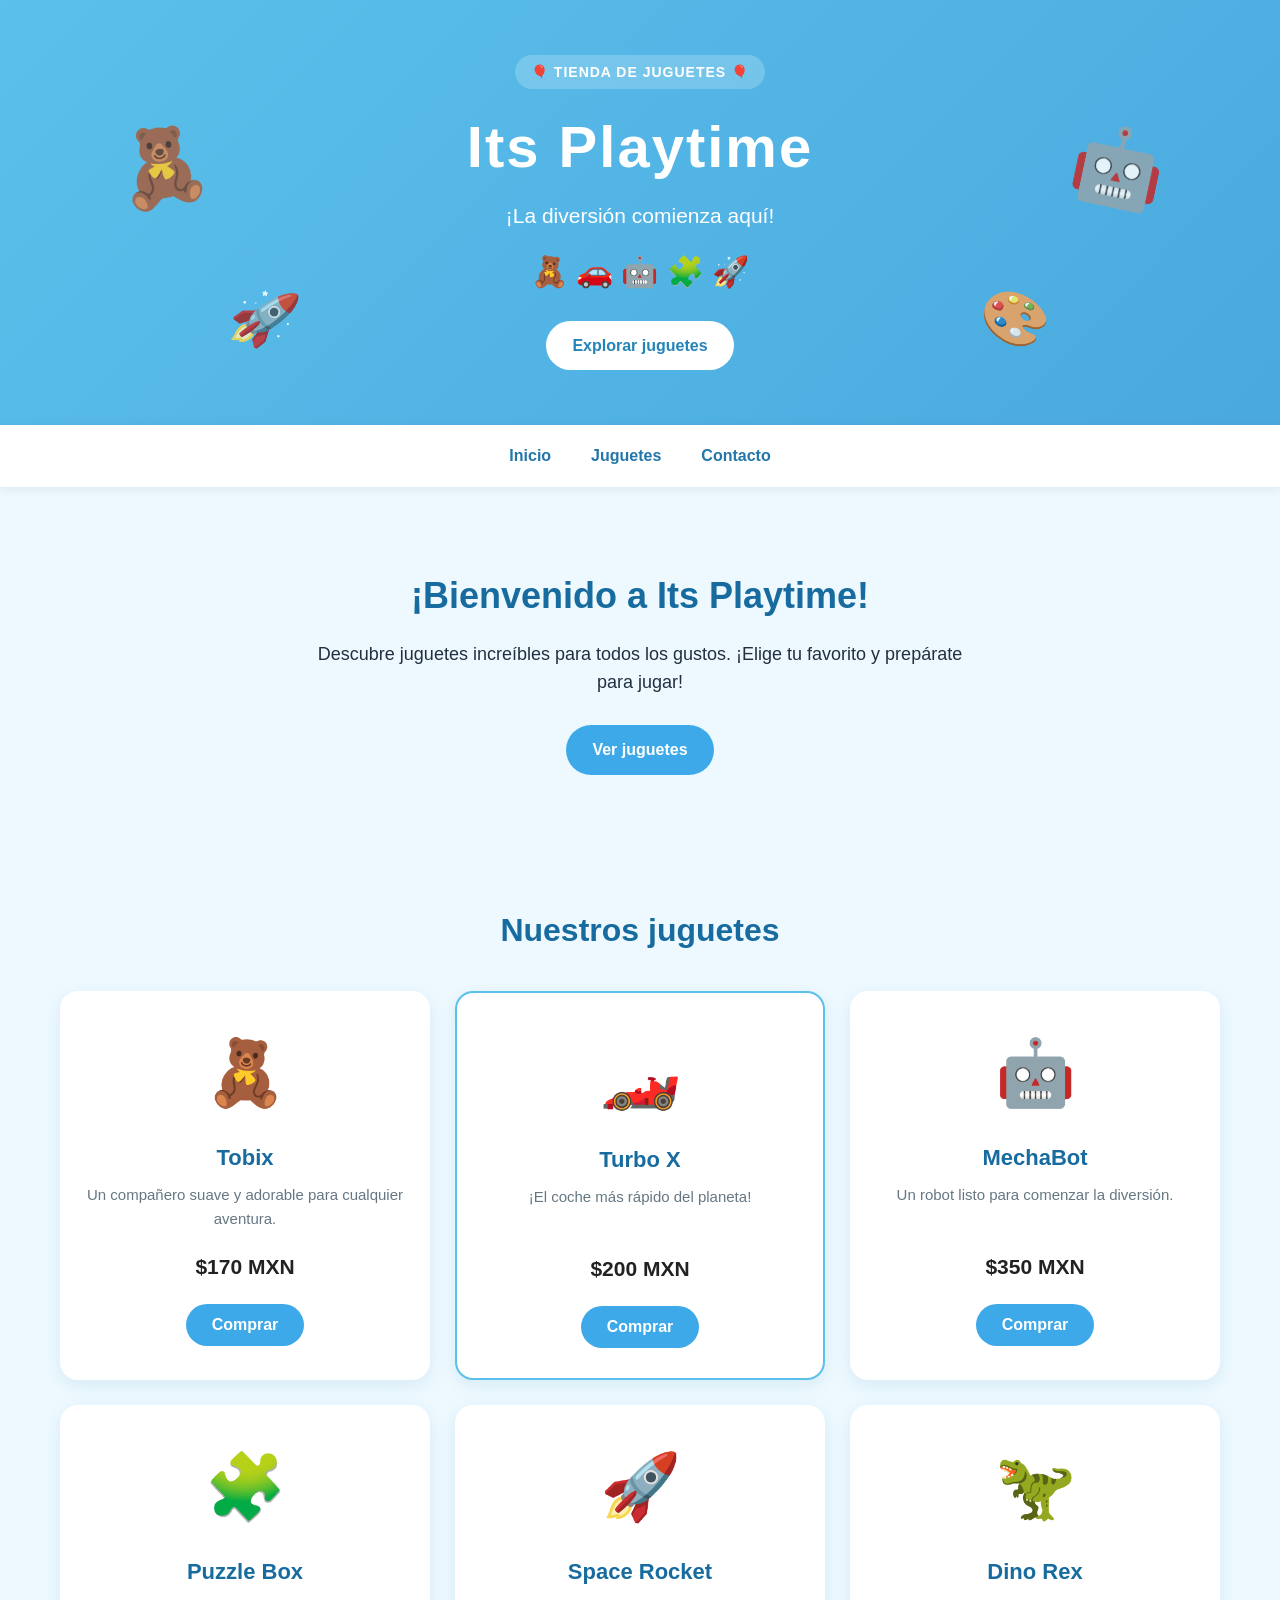
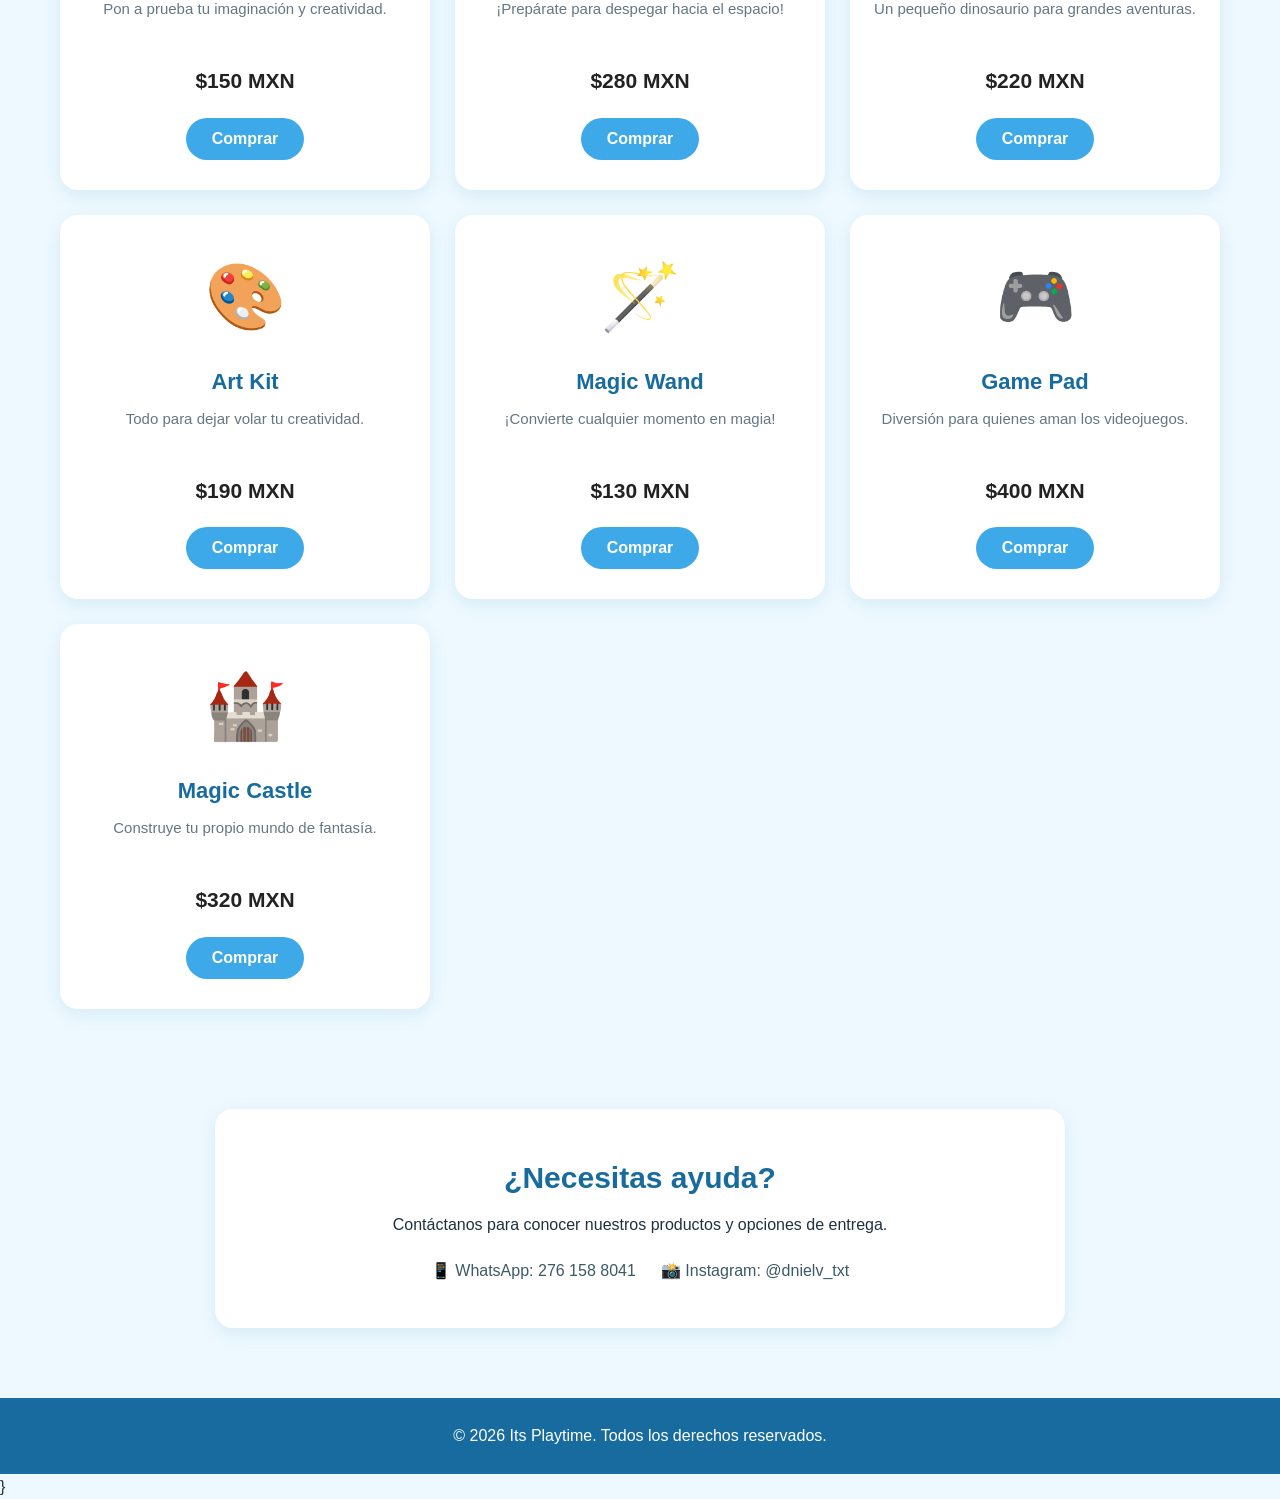
==== commit 46178121: "Update index.html" ====
--- a/index.html
+++ b/index.html
@@ -274,9 +274,8 @@
             </p>
 
             <div class="datos-contacto">
-                <p>📱 WhatsApp: 222 123 4567</p>
-                <p>📧 Correo: contacto@itsplaytime.com</p>
-                <p>📸 Instagram: @itsplaytime</p>
+                <p>📱 WhatsApp: 276 158 8041</p>
+                <p>📸 Instagram: @dnielv_txt</p>
             </div>
         </section>
 
--- a/style.css
+++ b/style.css
@@ -372,169 +372,3 @@
         bottom: 8%;
     }
 }
-/* ============================= */
-/* VENTANA DE COMPRA */
-/* ============================= */
-
-.modal {
-    display: none;
-    position: fixed;
-    z-index: 100;
-    left: 0;
-    top: 0;
-    width: 100%;
-    height: 100%;
-    background-color: rgba(20, 80, 110, 0.55);
-    justify-content: center;
-    align-items: center;
-    padding: 20px;
-}
-
-.modal.mostrar {
-    display: flex;
-}
-
-.ventana {
-    position: relative;
-    width: 100%;
-    max-width: 450px;
-    padding: 35px;
-    background-color: white;
-    border-radius: 22px;
-    text-align: center;
-    box-shadow: 0 15px 40px rgba(0, 0, 0, 0.2);
-    animation: aparecer 0.2s ease;
-}
-
-@keyframes aparecer {
-    from {
-        opacity: 0;
-        transform: scale(0.9);
-    }
-
-    to {
-        opacity: 1;
-        transform: scale(1);
-    }
-}
-
-.cerrar {
-    position: absolute;
-    top: 12px;
-    right: 15px;
-
-    width: 35px;
-    height: 35px;
-
-    padding: 0;
-
-    border: none;
-    border-radius: 50%;
-
-    background-color: #eaf8ff;
-    color: #176b9e;
-
-    font-size: 25px;
-    font-weight: bold;
-
-    cursor: pointer;
-}
-
-.cerrar:hover {
-    background-color: #d6f1fc;
-    transform: none;
-}
-
-.emoji-modal {
-    font-size: 70px;
-    margin-bottom: 10px;
-}
-
-.ventana h2 {
-    color: #176b9e;
-    font-size: 28px;
-    margin-bottom: 5px;
-}
-
-.precio-modal {
-    color: #258bc8;
-    font-size: 23px;
-    font-weight: bold;
-    margin-bottom: 25px;
-}
-
-.ventana form {
-    display: flex;
-    flex-direction: column;
-    text-align: left;
-}
-
-.ventana label {
-    margin-bottom: 5px;
-    color: #3c5968;
-    font-weight: bold;
-}
-
-.ventana input {
-    width: 100%;
-    padding: 12px;
-    margin-bottom: 17px;
-
-    border: 2px solid #d7edf7;
-    border-radius: 10px;
-
-    font-size: 16px;
-    font-family: inherit;
-    outline: none;
-}
-
-.ventana input:focus {
-    border-color: #5bc0eb;
-}
-
-.boton-comprar {
-    width: 100%;
-    margin-top: 5px;
-    padding: 14px;
-
-    border: none;
-    border-radius: 25px;
-
-    background-color: #3da9e9;
-    color: white;
-
-    font-size: 17px;
-    font-weight: bold;
-
-    cursor: pointer;
-}
-
-.boton-comprar:hover {
-    background-color: #258bc8;
-}
-
-
-/* Hacer evidente que las tarjetas son clickeables */
-
-.producto {
-    cursor: pointer;
-}
-
-.producto button {
-    pointer-events: none;
-}
-
-
-/* Celulares */
-
-@media (max-width: 600px) {
-
-    .ventana {
-        padding: 30px 20px;
-    }
-
-    .emoji-modal {
-        font-size: 60px;
-    }
-
-}
